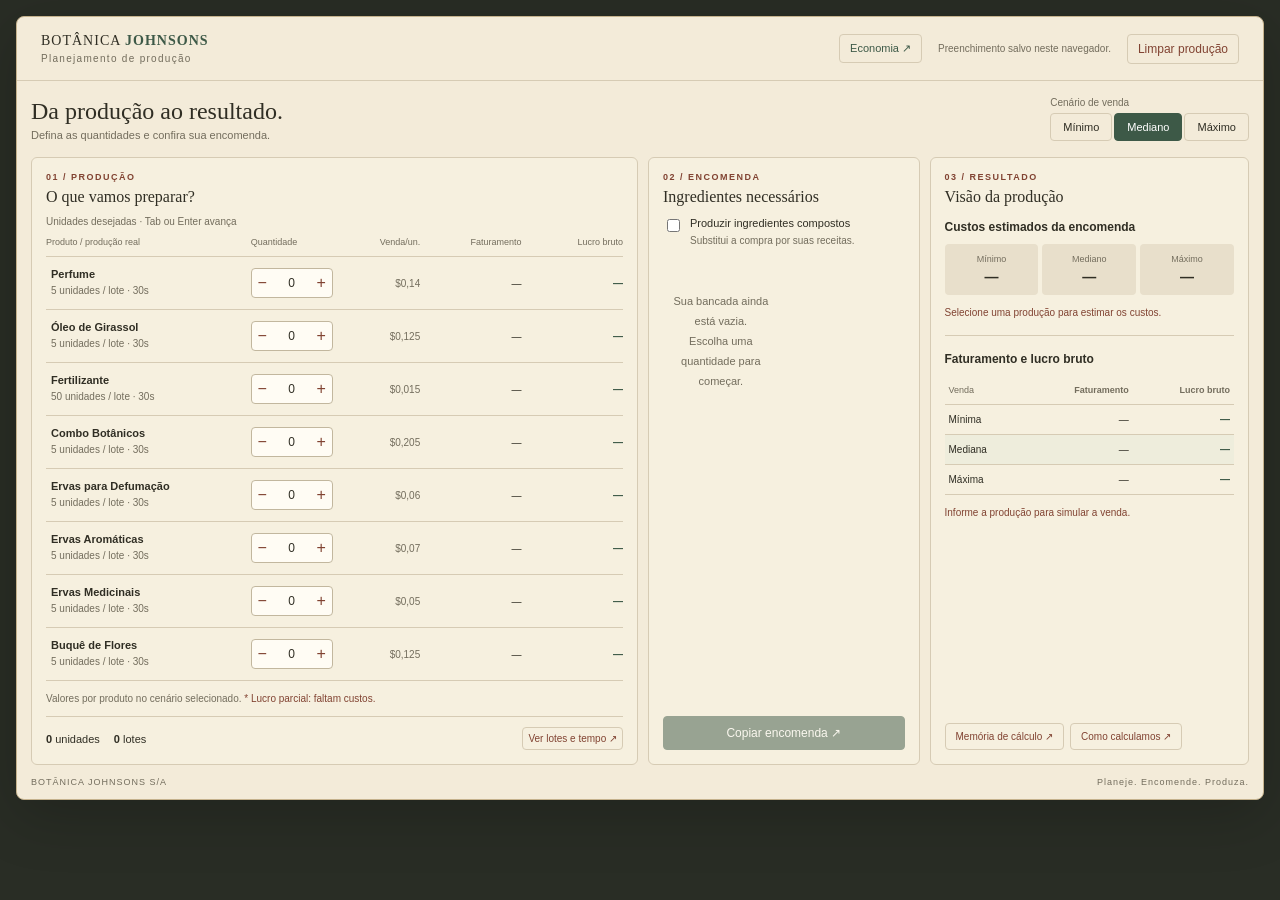
==== index.html @ 26fbb667 "Atualiza preços do condado, origens de coleta e custos de compra" ====
<!doctype html>
<html lang="pt-BR">
<head><meta charset="utf-8"><meta name="viewport" content="width=device-width,initial-scale=1"><title>Botânica Johnsons · Planejamento</title><link rel="stylesheet" href="style.css"></head>
<body>
<header><a class="brand" href="./">BOTÂNICA <strong>JOHNSONS</strong><span>Planejamento de produção</span></a><div class="header-actions"><a class="page-link" href="economia/">Economia ↗</a><span id="save-status"></span><button id="clear" class="text-button">Limpar produção</button></div></header>
<main>
<div class="toolbar"><div><h1>Da produção ao resultado.</h1><p>Defina as quantidades e confira sua encomenda.</p></div><fieldset class="scenario"><legend>Cenário de venda</legend><label><input type="radio" name="scenario" value="min"><span>Mínimo</span></label><label><input type="radio" name="scenario" value="median" checked><span>Mediano</span></label><label><input type="radio" name="scenario" value="max"><span>Máximo</span></label></fieldset></div>
<nav class="mobile-nav" aria-label="Painéis"><button type="button" data-panel="recipes" aria-pressed="true">Produção</button><button type="button" data-panel="shopping" aria-pressed="false">Encomenda</button><button type="button" data-panel="finance" aria-pressed="false">Resultado</button></nav>
<div class="workspace" data-panel="recipes">
<section class="panel recipes"><div class="panel-heading"><p class="eyebrow">01 / PRODUÇÃO</p><h2>O que vamos preparar?</h2></div><p class="hint" id="keyboard-hint">Unidades desejadas · Tab ou Enter avança</p><div class="product-columns" aria-hidden="true"><span>Produto / produção real</span><span>Quantidade</span><span>Venda/un.</span><span>Faturamento</span><span>Lucro bruto</span></div><div id="products"></div><p class="panel-note">Valores por produto no cenário selecionado. <span class="partial-key">* Lucro parcial: faltam custos.</span></p><div class="production-footer"><span><strong id="units">0</strong> unidades</span><span><strong id="batches">0</strong> lotes</span><button type="button" data-dialog="plan-dialog">Ver lotes e tempo ↗</button></div></section>
<section class="panel shopping"><div class="panel-heading"><p class="eyebrow">02 / ENCOMENDA</p><h2>Ingredientes necessários</h2></div><label class="toggle"><input type="checkbox" id="expand"><span>Produzir ingredientes compostos<small>Substitui a compra por suas receitas.</small></span></label><p id="gather-progress" role="status"></p><div id="ingredients"></div><div class="shopping-actions"><button id="copy" class="copy" disabled>Copiar encomenda ↗</button><p id="copy-status" role="status"></p></div></section>
<section class="panel finance"><div class="panel-heading"><p class="eyebrow">03 / RESULTADO</p><h2>Visão da produção</h2></div><section class="costs"><h3 id="cost-heading">Custos estimados da encomenda</h3><div class="cost-grid"><div><span>Mínimo</span><strong id="cost-min">—</strong></div><div><span>Mediano</span><strong id="cost-median">—</strong></div><div><span>Máximo</span><strong id="cost-max">—</strong></div></div><p id="cost-status" role="status"></p></section><section class="profit"><h3 id="profit-heading">Faturamento e lucro bruto</h3><table><thead><tr><th>Venda</th><th>Faturamento</th><th>Lucro bruto</th></tr></thead><tbody><tr><th scope="row">Mínima</th><td id="revenue-min">—</td><td id="profit-min">—</td></tr><tr class="median-row"><th scope="row">Mediana</th><td id="revenue-median">—</td><td id="profit-median">—</td></tr><tr><th scope="row">Máxima</th><td id="revenue-max">—</td><td id="profit-max">—</td></tr></tbody></table><p id="profit-status" role="status"></p></section><div class="finance-actions"><button type="button" data-dialog="memory-dialog">Memória de cálculo ↗</button><button type="button" data-dialog="help-dialog">Como calculamos ↗</button></div></section>
</div>
<footer><span>BOTÂNICA JOHNSONS S/A</span><span>Planeje. Encomende. Produza.</span></footer>
</main>
<dialog id="memory-dialog"><div class="dialog-heading"><h2>Memória de cálculo</h2><button type="button" data-close aria-label="Fechar memória de cálculo">Fechar ×</button></div><p>Preço unitário × quantidade = subtotal. Med = ponto médio da faixa. Totais arredondados após a soma.</p><div id="cost-memory"><div id="cost-memory-rows"></div><p id="cost-memory-total"></p></div></dialog>
<dialog id="plan-dialog"><div class="dialog-heading"><h2>Lotes e tempo de produção</h2><button type="button" data-close>Fechar ×</button></div><div id="details"></div><p>30 segundos por lote, incluindo ingredientes compostos produzidos.</p></dialog>
<dialog id="help-dialog"><div class="dialog-heading"><h2>Como calculamos</h2><button type="button" data-close>Fechar ×</button></div><p>Preços unitários da Gazeta Comercial e da atualização do condado. As plantas usam Fazenda Venda (compra dos insumos); Esterco usa Fazenda Coleta e Húmus usa Coleta. O mediano estimado é o ponto médio entre mínimo e máximo. Mel e Tomilho seguem sem cotação cadastrada e ficam fora dos custos.</p><p>O faturamento considera a venda de todas as unidades produzidas, inclusive excedentes. Ingredientes compostos consumidos na produção não geram receita.</p><p>Lucro bruto = faturamento menos ingredientes. Cenário mínimo: venda mínima − custo máximo. Mediano: venda mediana − custo mediano. Máximo: venda máxima − custo mínimo. Outras despesas não estão incluídas.</p><p>Quando faltam preços, o custo é parcial e o lucro fica superestimado. Marcar ingredientes como separados não desconta seu custo.</p><p>Os valores por produto simulam cada receita isoladamente. O resultado geral agrupa ingredientes compostos, podendo economizar lotes em relação à soma individual.</p></dialog>
<script src="county-prices.js"></script>
<script src="data.js"></script>
<script src="app.js"></script>
</body></html>
---- style.css ----
:root {
  --paper:#f3ebd9;
  --ink:#302e24;
  --muted:#736d5d;
  --line:#d6cbb4;
  --accent:#814332;
  --green:#3d5947;
  --serif:Georgia,serif}
* {
  box-sizing:border-box}
html {
  background:#292d25;
  padding:16px}
body {
  margin:0 auto;
  max-width:1800px;
  background:var(--paper);
  color:var(--ink);
  font-family:Arial,sans-serif;
  font-size:12px;
  border:1px solid #c5b28d;
  border-radius:8px;
  box-shadow:0 15px 60px #0003}
header {
  height:64px;
  padding:0 24px;
  display:flex;
  align-items:center;
  justify-content:space-between;
  border-bottom:1px solid var(--line)}
.brand {
  font-family:var(--serif);
  font-size:14px;
  letter-spacing:1px;
  color:var(--ink);
  text-decoration:none}
.brand strong {
  color:var(--green)}
.brand span {
  display:block;
  font:10px Arial,sans-serif;
  letter-spacing:1.3px;
  color:var(--muted);
  margin-top:4px}
.header-actions {
  display:flex;
  align-items:center;
  gap:16px}
.page-link {
  color:var(--green);
  font:inherit;
  font-size:11px;
  text-decoration:none;
  border:1px solid var(--line);
  border-radius:4px;
  padding:7px 10px;
  white-space:nowrap}
.page-link:hover {
  background:#e7dcc4}
#save-status {
  font-size:10px;
  color:var(--muted)}
button {
  font:inherit;
  cursor:pointer;
  color:var(--accent);
  border:1px solid var(--line);
  border-radius:4px;
  background:transparent;
  padding:7px 10px}
button:hover {
  background:#e7dcc4}
button:disabled {
  opacity:.5;
  cursor:default}
button:focus-visible,input:focus-visible,a:focus-visible {
  outline:2px solid var(--green);
  outline-offset:3px}
main {
  padding:0 20px}
.toolbar {
  display:flex;
  align-items:center;
  justify-content:space-between;
  gap:20px;
  padding:16px 0}
h1 {
  font:24px var(--serif);
  margin:0 0 4px}
.toolbar p {
  color:var(--muted);
  margin:0;
  font-size:11px}
.scenario {
  border:0;
  padding:0;
  display:flex;
  gap:2px;
  margin:0;
  flex-shrink:0}
.scenario legend {
  font-size:10px;
  color:var(--muted);
  padding:0 0 5px}
.scenario input {
  position:absolute;
  opacity:0;
  width:1px;
  height:1px}
.scenario span {
  display:block;
  border:1px solid var(--line);
  padding:7px 12px;
  cursor:pointer;
  border-radius:4px;
  font-size:11px}
.scenario input:checked+span {
  background:var(--green);
  border-color:var(--green);
  color:white}
.scenario input:focus-visible+span {
  outline:2px solid var(--accent);
  outline-offset:2px}
.workspace {
  display:grid;
  grid-template-columns:minmax(0,1.9fr) minmax(0,.85fr) minmax(0,1fr);
  gap:14px;
  align-items:stretch}
.panel {
  min-width:0;
  background:#fffaf044;
  border:1px solid var(--line);
  border-radius:6px;
  padding:14px;
  display:flex;
  flex-direction:column}
.panel-heading {
  margin-bottom:10px}
.eyebrow {
  font-size:9px;
  letter-spacing:1.5px;
  color:var(--accent);
  margin:0 0 6px;
  font-weight:bold}
h2 {
  font:18px var(--serif);
  margin:0}
.hint {
  color:var(--muted);
  font-size:10px;
  margin:0 0 10px}
.product-columns,.product {
  display:grid;
  grid-template-columns:minmax(130px,1.6fr) 96px minmax(55px,.65fr) minmax(65px,.8fr) minmax(65px,.8fr);
  gap:8px;
  align-items:center}
.product-columns {
  font-size:9px;
  color:var(--muted);
  padding:0 0 9px;
  border-bottom:1px solid var(--line)}
.product-columns span:nth-child(n+3) {
  text-align:right}
.product {
  min-height:53px;
  border-bottom:1px solid var(--line);
  padding:6px 0}
.product h3 {
  font-size:12px;
  margin:0 0 4px;
  font-weight:600}
.product small {
  display:block;
  color:var(--muted);
  font-size:10px;
  line-height:1.4}
.product.selected {
  background:#dfe6d455}
.product:focus-within {
  background:#e4ead9;
  box-shadow:inset 3px 0 var(--green)}
.product-info {
  min-width:0;
  padding-left:5px}
.stepper {
  display:flex;
  align-items:stretch;
  height:30px;
  border:1px solid #c2b79e;
  border-radius:4px;
  background:#fffcf4;
  overflow:hidden;
  min-width:0}
.stepper button {
  border:0;
  padding:0;
  width:21px;
  flex-shrink:0;
  border-radius:0;
  font-size:16px}
.stepper input {
  min-width:0;
  width:100%;
  border:0;
  background:transparent;
  text-align:center;
  color:var(--ink);
  font:12px Arial,sans-serif;
  appearance:textfield}
.stepper input::-webkit-inner-spin-button {
  appearance:none}
.row-money {
  text-align:right;
  font-size:11px;
  font-variant-numeric:tabular-nums;
  overflow-wrap:anywhere}
.row-profit {
  color:var(--green);
  font-weight:bold}
.negative {
  color:#9a342a!important}
.sale-value {
  color:var(--muted)}
.panel-note {
  font-size:10px;
  color:var(--muted);
  line-height:1.5;
  margin:10px 0}
.partial-key {
  color:var(--accent)}
.production-footer {
  display:flex;
  align-items:center;
  gap:14px;
  border-top:1px solid var(--line);
  padding-top:10px;
  margin-top:auto;
  font-size:11px}
.production-footer button {
  margin-left:auto;
  font-size:10px;
  padding:5px}
.toggle {
  display:flex;
  gap:7px;
  align-items:flex-start;
  font-size:11px;
  line-height:1.4;
  margin:0 0 8px}
.toggle small {
  display:block;
  color:var(--muted);
  font-size:10px;
  margin-top:3px}
input[type=checkbox] {
  accent-color:var(--green);
  flex-shrink:0}
#gather-progress {
  font-size:10px;
  color:var(--muted);
  margin:3px 0 9px}
#gather-progress:empty {
  display:none}
#ingredients {
  display:grid;
  gap:0;
  align-content:start}
.ingredient {
  display:flex;
  align-items:center;
  gap:6px;
  padding:5px 0;
  border-bottom:1px dotted var(--line);
  font-size:11px;
  cursor:pointer;
  line-height:1.25}
.ingredient input {
  margin:0;
  width:13px;
  height:13px}
.ingredient span {
  flex:1}
.ingredient strong {
  font-size:11px;
  color:var(--accent)}
.ingredient.gathered span {
  text-decoration:line-through;
  color:var(--muted)}
.ingredient:focus-within {
  outline:2px solid var(--green)}
.empty {
  padding:36px 8px;
  text-align:center;
  line-height:1.8;
  color:var(--muted);
  font-size:11px}
.shopping-actions {
  padding-top:12px;
  margin-top:auto}
.copy {
  width:100%;
  color:white;
  background:var(--green);
  border-color:var(--green);
  padding:9px}
.copy:hover:not(:disabled) {
  background:#2d4435}
#copy-status {
  font-size:10px;
  margin:6px 0 0}
#copy-status:empty {
  display:none}
.costs h3,.profit h3 {
  font-size:12px;
  margin:4px 0 10px}
.cost-grid {
  display:grid;
  grid-template-columns:repeat(3,minmax(0,1fr));
  gap:4px}
.cost-grid>div {
  background:#e8dfcb;
  padding:10px 3px;
  text-align:center;
  border-radius:4px}
.cost-grid span {
  display:block;
  color:var(--muted);
  font-size:9px;
  margin-bottom:5px}
.cost-grid strong {
  font-size:14px;
  overflow-wrap:anywhere;
  font-variant-numeric:tabular-nums}
#cost-status {
  font-size:10px;
  line-height:1.6;
  color:var(--accent);
  margin:10px 0 14px}
.profit {
  border-top:1px solid var(--line);
  padding-top:12px}
.profit table {
  width:100%;
  border-collapse:collapse;
  font-size:11px;
  font-variant-numeric:tabular-nums}
.profit th,.profit td {
  padding:9px 4px;
  border-bottom:1px solid var(--line);
  text-align:right;
  overflow-wrap:anywhere}
.profit th:first-child {
  text-align:left;
  font-weight:normal}
.profit thead th {
  font-size:9px;
  color:var(--muted)}
.profit td:last-child {
  font-weight:bold;
  color:var(--green)}
.median-row {
  background:#dfe6d455}
#profit-status {
  font-size:10px;
  line-height:1.6;
  color:var(--accent)}
.finance-actions {
  display:flex;
  flex-wrap:wrap;
  gap:6px;
  margin-top:auto;
  padding-top:10px}
.finance-actions button {
  font-size:10px}
footer {
  display:flex;
  justify-content:space-between;
  color:var(--muted);
  font-size:9px;
  letter-spacing:1px;
  padding:12px 0}
.mobile-nav {
  display:none}
dialog {
  width:min(620px,calc(100% - 32px));
  max-height:80dvh;
  overflow:auto;
  border:1px solid var(--line);
  border-radius:8px;
  background:var(--paper);
  color:var(--ink);
  padding:22px;
  font-size:12px;
  line-height:1.7;
  box-shadow:0 20px 90px #0005}
dialog::backdrop {
  background:#18221899}
.dialog-heading {
  display:flex;
  justify-content:space-between;
  align-items:center;
  gap:15px}
.cost-memory-row {
  padding:9px 0;
  border-bottom:1px dotted var(--line)}
.cost-memory-row strong {
  display:block}
.production-list {
  display:grid;
  gap:6px}
.details h3 {
  font-size:13px}
#cost-memory-total {
  white-space:pre-line}

@media(min-width:1100px) and (max-height:800px) {
  html {
  padding:8px}
header {
  height:52px}
.toolbar {
  padding:12px 0}
.panel {
  padding:11px}
.product {
  min-height:48px}
.ingredient {
  padding:4px 0}
.panel-heading {
  margin-bottom:8px}
.panel-note {
  margin:6px 0}
footer {
  padding:9px 0}
}

@media(min-width:1100px) and (max-width:1430px) {
  .workspace {
  grid-template-columns:minmax(0,1.9fr) minmax(0,.85fr) minmax(0,1fr);
  gap:10px}
main {
  padding:0 14px}
.product-columns,.product {
  grid-template-columns:minmax(110px,1.45fr) 82px minmax(48px,.6fr) minmax(57px,.7fr) minmax(57px,.7fr);
  gap:5px}
.product h3 {
  font-size:11px}
.row-money {
  font-size:10px}
h2 {
  font-size:16px}
.profit table {
  font-size:10px}
}

@media(max-width:1099px) {
  html {
  padding:8px}
header {
  padding:0 14px;
  height:56px}
main {
  padding:0 12px}
#save-status {
  display:none}
.toolbar {
  padding:12px 0}
h1 {
  font-size:20px}
.toolbar p {
  display:none}
.workspace {
  display:block}
.mobile-nav {
  display:flex;
  gap:6px;
  margin:0 0 10px}
.mobile-nav button {
  flex:1}
.mobile-nav [aria-pressed=true] {
  background:var(--green);
  color:white;
  border-color:var(--green)}
.workspace>.panel {
  display:none}
.workspace[data-panel=recipes]>.recipes,.workspace[data-panel=shopping]>.shopping,.workspace[data-panel=finance]>.finance {
  display:flex}
.panel {
  min-height:500px}
.shopping #ingredients {
  grid-template-columns:repeat(2,minmax(0,1fr));
  column-gap:16px}
.finance {
  max-width:650px;
  margin:auto}
.toolbar {
  gap:8px}
.scenario span {
  padding:6px 8px}
.product {
  min-height:48px}
}

@media(max-width:600px) {
  html {
  padding:0}
body {
  border:0;
  border-radius:0}
header {
  height:50px}
.brand {
  font-size:11px}
.brand span {
  font-size:9px}
.text-button {
  font-size:10px;
  padding:6px}
.header-actions {gap:7px}
.header-actions .page-link {font-size:10px;padding:6px}
.toolbar {
  align-items:flex-start}
h1 {
  font-size:17px;
  max-width:150px;
  line-height:1.3}
.scenario span {
  font-size:10px;
  padding:6px}
.scenario legend {
  font-size:9px}
.mobile-nav {
  margin-bottom:8px}
.mobile-nav button {
  padding:7px;
  font-size:11px}
.panel {
  padding:10px;
  min-height:0}
.panel-heading {
  margin-bottom:8px}
.hint {
  font-size:9px;
  margin-bottom:8px}
.product-columns,.product {
  grid-template-columns:minmax(88px,1.3fr) 67px repeat(3,minmax(38px,.6fr));
  gap:3px}
.product-columns {
  font-size:8px}
.product {
  min-height:51px}
.product h3 {
  font-size:10px}
.product small {
  font-size:8px}
.row-money {
  font-size:9px}
.stepper {
  height:29px}
.stepper button {
  width:16px}
.stepper input {
  font-size:11px}
.product-info {
  padding-left:3px}
h2 {
  font-size:17px}
.panel-note {
  font-size:9px}
.production-footer {
  font-size:10px;
  gap:8px}
.production-footer button {
  font-size:9px}
.shopping #ingredients {
  grid-template-columns:repeat(2,minmax(0,1fr));
  gap:0 10px}
.ingredient {
  font-size:10px;
  padding:6px 0}
.profit {
  margin-top:12px}
.finance-actions {
  margin-top:10px}
footer {
  font-size:8px;
  letter-spacing:.3px;
  padding:10px 0}
.panel-note {
  line-height:1.3}
.toolbar h1 {
  margin:0}
.cost-grid strong {
  font-size:18px}
}

@media(min-width:1100px) {
  #ingredients {
  grid-template-columns:repeat(2,minmax(0,1fr));
  column-gap:10px}
.ingredient {
  font-size:10px;
  min-height:28px}
.ingredient span {
  overflow-wrap:anywhere}
.ingredient strong {
  font-size:10px}
.ingredient input {
  width:12px;
  height:12px}
}
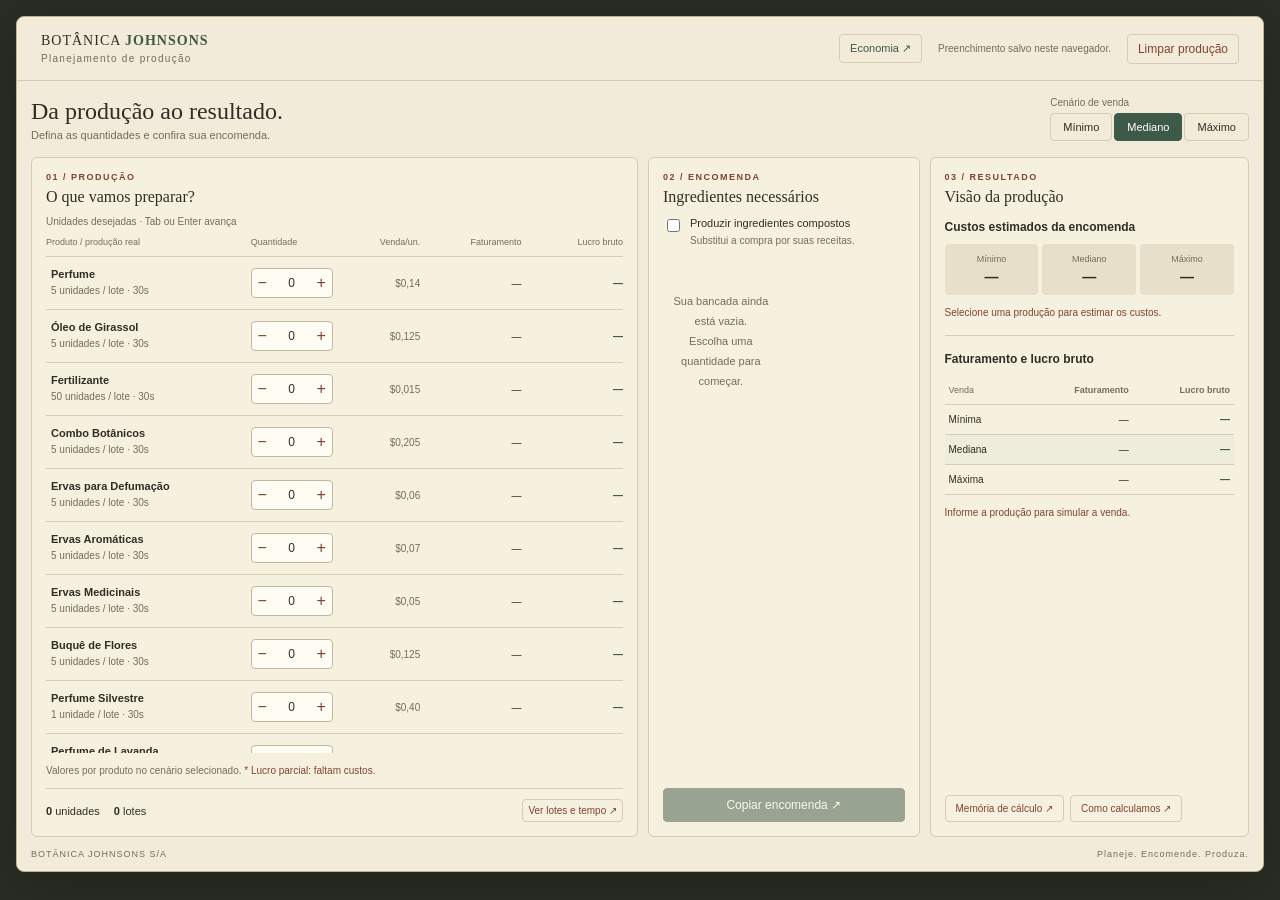
==== commit 017f7721: "Adiciona as receitas do livro da Botica e rolagem da lista de produtos Entram Perfume Silvestre, Per" ====
--- a/index.html
+++ b/index.html
@@ -14,8 +14,8 @@
 <footer><span>BOTÂNICA JOHNSONS S/A</span><span>Planeje. Encomende. Produza.</span></footer>
 </main>
 <dialog id="memory-dialog"><div class="dialog-heading"><h2>Memória de cálculo</h2><button type="button" data-close aria-label="Fechar memória de cálculo">Fechar ×</button></div><p>Preço unitário × quantidade = subtotal. Med = ponto médio da faixa. Totais arredondados após a soma.</p><div id="cost-memory"><div id="cost-memory-rows"></div><p id="cost-memory-total"></p></div></dialog>
-<dialog id="plan-dialog"><div class="dialog-heading"><h2>Lotes e tempo de produção</h2><button type="button" data-close>Fechar ×</button></div><div id="details"></div><p>30 segundos por lote, incluindo ingredientes compostos produzidos.</p></dialog>
-<dialog id="help-dialog"><div class="dialog-heading"><h2>Como calculamos</h2><button type="button" data-close>Fechar ×</button></div><p>Preços unitários da Gazeta Comercial e da atualização do condado. As plantas usam Fazenda Venda (compra dos insumos); Esterco usa Fazenda Coleta e Húmus usa Coleta. O mediano estimado é o ponto médio entre mínimo e máximo. Mel e Tomilho seguem sem cotação cadastrada e ficam fora dos custos.</p><p>O faturamento considera a venda de todas as unidades produzidas, inclusive excedentes. Ingredientes compostos consumidos na produção não geram receita.</p><p>Lucro bruto = faturamento menos ingredientes. Cenário mínimo: venda mínima − custo máximo. Mediano: venda mediana − custo mediano. Máximo: venda máxima − custo mínimo. Outras despesas não estão incluídas.</p><p>Quando faltam preços, o custo é parcial e o lucro fica superestimado. Marcar ingredientes como separados não desconta seu custo.</p><p>Os valores por produto simulam cada receita isoladamente. O resultado geral agrupa ingredientes compostos, podendo economizar lotes em relação à soma individual.</p></dialog>
+<dialog id="plan-dialog"><div class="dialog-heading"><h2>Lotes e tempo de produção</h2><button type="button" data-close>Fechar ×</button></div><div id="details"></div><p>Tempo de cada receita por lote (30 segundos; Minhocário, 45 segundos), incluindo ingredientes compostos produzidos.</p></dialog>
+<dialog id="help-dialog"><div class="dialog-heading"><h2>Como calculamos</h2><button type="button" data-close>Fechar ×</button></div><p>Preços unitários da Gazeta Comercial e da atualização do condado. As plantas usam Fazenda Venda (compra dos insumos); Esterco usa Fazenda Coleta e Húmus usa Coleta. O mediano estimado é o ponto médio entre mínimo e máximo. Desde a Gazeta XLII, Mel e Tomilho têm cotação: Mel pela Gazeta e Tomilho por Coleta.</p><p>O faturamento considera a venda de todas as unidades produzidas, inclusive excedentes. Ingredientes compostos consumidos na produção não geram receita.</p><p>Lucro bruto = faturamento menos ingredientes. Cenário mínimo: venda mínima − custo máximo. Mediano: venda mediana − custo mediano. Máximo: venda máxima − custo mínimo. Outras despesas não estão incluídas.</p><p>Quando faltam preços, o custo é parcial e o lucro fica superestimado. Marcar ingredientes como separados não desconta seu custo.</p><p>Os valores por produto simulam cada receita isoladamente. O resultado geral agrupa ingredientes compostos, podendo economizar lotes em relação à soma individual.</p></dialog>
 <script src="county-prices.js"></script>
 <script src="data.js"></script>
 <script src="app.js"></script>
--- a/style.css
+++ b/style.css
@@ -609,3 +609,16 @@
   width:12px;
   height:12px}
 }
+
+/* With sixteen recipes the product list scrolls inside its panel, keeping the page on one screen. */
+#products {
+  overflow-y:auto;
+  max-height:max(220px,calc(100dvh - 404px))}
+@media(min-width:1100px) and (max-height:800px) {
+#products {
+  max-height:max(220px,calc(100dvh - 344px))}
+}
+@media(max-width:1099px) {
+#products {
+  max-height:max(220px,calc(100dvh - 360px))}
+}
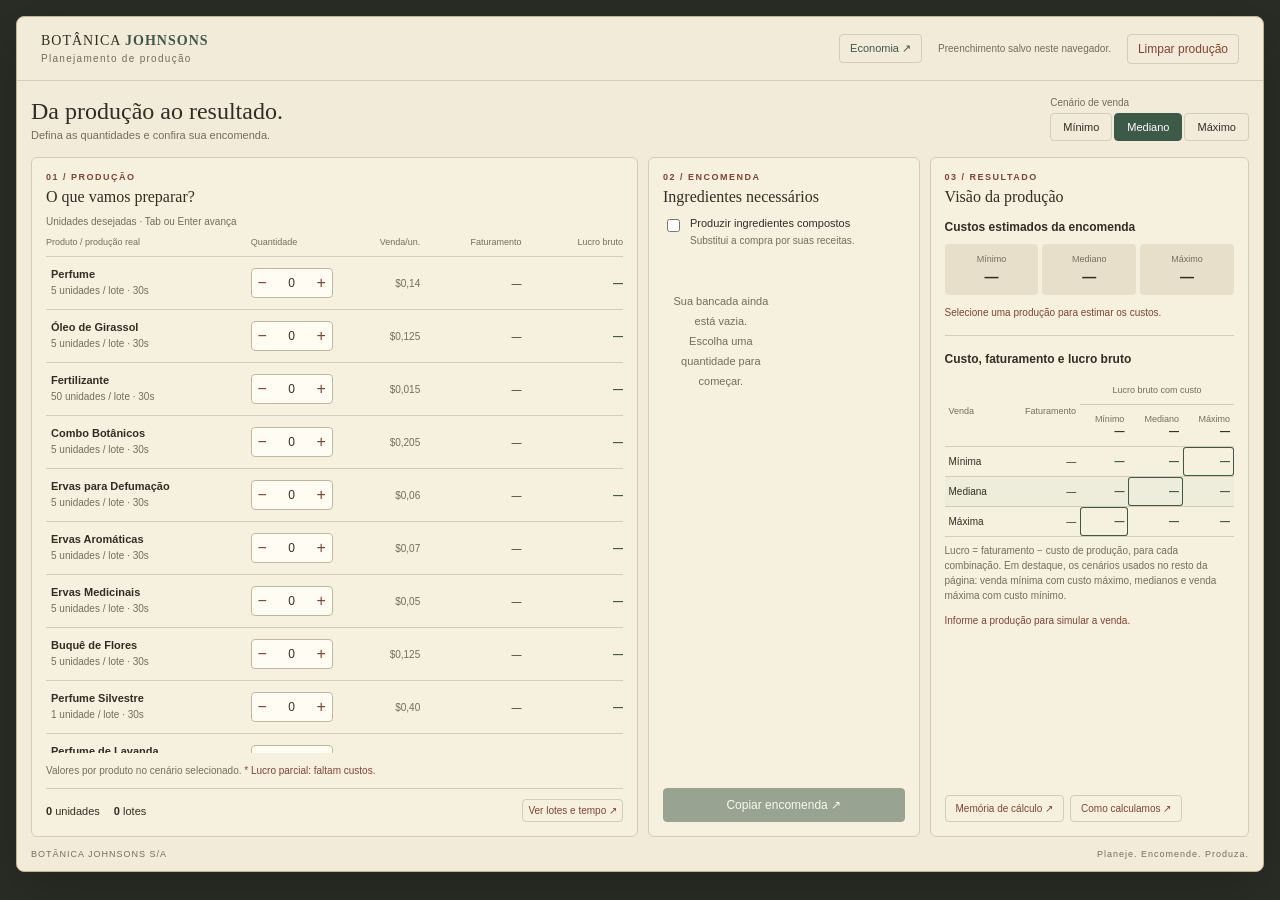
==== commit 54e4a3ad: "Cruza cenários de venda e de custo no quadro de lucro bruto O quadro de resultado passa a mostrar o " ====
--- a/index.html
+++ b/index.html
@@ -9,7 +9,7 @@
 <div class="workspace" data-panel="recipes">
 <section class="panel recipes"><div class="panel-heading"><p class="eyebrow">01 / PRODUÇÃO</p><h2>O que vamos preparar?</h2></div><p class="hint" id="keyboard-hint">Unidades desejadas · Tab ou Enter avança</p><div class="product-columns" aria-hidden="true"><span>Produto / produção real</span><span>Quantidade</span><span>Venda/un.</span><span>Faturamento</span><span>Lucro bruto</span></div><div id="products"></div><p class="panel-note">Valores por produto no cenário selecionado. <span class="partial-key">* Lucro parcial: faltam custos.</span></p><div class="production-footer"><span><strong id="units">0</strong> unidades</span><span><strong id="batches">0</strong> lotes</span><button type="button" data-dialog="plan-dialog">Ver lotes e tempo ↗</button></div></section>
 <section class="panel shopping"><div class="panel-heading"><p class="eyebrow">02 / ENCOMENDA</p><h2>Ingredientes necessários</h2></div><label class="toggle"><input type="checkbox" id="expand"><span>Produzir ingredientes compostos<small>Substitui a compra por suas receitas.</small></span></label><p id="gather-progress" role="status"></p><div id="ingredients"></div><div class="shopping-actions"><button id="copy" class="copy" disabled>Copiar encomenda ↗</button><p id="copy-status" role="status"></p></div></section>
-<section class="panel finance"><div class="panel-heading"><p class="eyebrow">03 / RESULTADO</p><h2>Visão da produção</h2></div><section class="costs"><h3 id="cost-heading">Custos estimados da encomenda</h3><div class="cost-grid"><div><span>Mínimo</span><strong id="cost-min">—</strong></div><div><span>Mediano</span><strong id="cost-median">—</strong></div><div><span>Máximo</span><strong id="cost-max">—</strong></div></div><p id="cost-status" role="status"></p></section><section class="profit"><h3 id="profit-heading">Faturamento e lucro bruto</h3><table><thead><tr><th>Venda</th><th>Faturamento</th><th>Lucro bruto</th></tr></thead><tbody><tr><th scope="row">Mínima</th><td id="revenue-min">—</td><td id="profit-min">—</td></tr><tr class="median-row"><th scope="row">Mediana</th><td id="revenue-median">—</td><td id="profit-median">—</td></tr><tr><th scope="row">Máxima</th><td id="revenue-max">—</td><td id="profit-max">—</td></tr></tbody></table><p id="profit-status" role="status"></p></section><div class="finance-actions"><button type="button" data-dialog="memory-dialog">Memória de cálculo ↗</button><button type="button" data-dialog="help-dialog">Como calculamos ↗</button></div></section>
+<section class="panel finance"><div class="panel-heading"><p class="eyebrow">03 / RESULTADO</p><h2>Visão da produção</h2></div><section class="costs"><h3 id="cost-heading">Custos estimados da encomenda</h3><div class="cost-grid"><div><span>Mínimo</span><strong id="cost-min">—</strong></div><div><span>Mediano</span><strong id="cost-median">—</strong></div><div><span>Máximo</span><strong id="cost-max">—</strong></div></div><p id="cost-status" role="status"></p></section><section class="profit"><h3 id="profit-heading">Custo, faturamento e lucro bruto</h3><table aria-describedby="profit-legend"><thead><tr><th scope="col" rowspan="2">Venda</th><th scope="col" rowspan="2">Faturamento</th><th scope="colgroup" colspan="3">Lucro bruto com custo</th></tr><tr><th scope="col">Mínimo<span id="cost-head-min">—</span></th><th scope="col">Mediano<span id="cost-head-median">—</span></th><th scope="col">Máximo<span id="cost-head-max">—</span></th></tr></thead><tbody><tr><th scope="row">Mínima</th><td id="revenue-min">—</td><td id="profit-min-min">—</td><td id="profit-min-median">—</td><td id="profit-min-max" class="paired">—</td></tr><tr class="median-row"><th scope="row">Mediana</th><td id="revenue-median">—</td><td id="profit-median-min">—</td><td id="profit-median-median" class="paired">—</td><td id="profit-median-max">—</td></tr><tr><th scope="row">Máxima</th><td id="revenue-max">—</td><td id="profit-max-min" class="paired">—</td><td id="profit-max-median">—</td><td id="profit-max-max">—</td></tr></tbody></table><p id="profit-legend" class="profit-legend">Lucro = faturamento − custo de produção, para cada combinação. Em destaque, os cenários usados no resto da página: venda mínima com custo máximo, medianos e venda máxima com custo mínimo.</p><p id="profit-status" role="status"></p></section><div class="finance-actions"><button type="button" data-dialog="memory-dialog">Memória de cálculo ↗</button><button type="button" data-dialog="help-dialog">Como calculamos ↗</button></div></section>
 </div>
 <footer><span>BOTÂNICA JOHNSONS S/A</span><span>Planeje. Encomende. Produza.</span></footer>
 </main>
--- a/style.css
+++ b/style.css
@@ -355,9 +355,30 @@
 .profit thead th {
   font-size:9px;
   color:var(--muted)}
-.profit td:last-child {
+.profit td[id^="profit-"] {
   font-weight:bold;
   color:var(--green)}
+.profit thead th {
+  font-weight:normal}
+.profit thead tr+tr th:first-child {
+  text-align:right}
+.profit thead th span {
+  display:block;
+  margin-top:2px;
+  color:var(--ink);
+  font-size:10px;
+  font-weight:bold}
+.profit th[colspan] {
+  text-align:center;
+  border-bottom:1px solid var(--line)}
+.profit td.paired {
+  box-shadow:inset 0 0 0 1px var(--green);
+  border-radius:3px}
+.profit-legend {
+  font-size:10px;
+  line-height:1.5;
+  color:var(--muted);
+  margin:6px 0 0}
 .median-row {
   background:#dfe6d455}
 #profit-status {
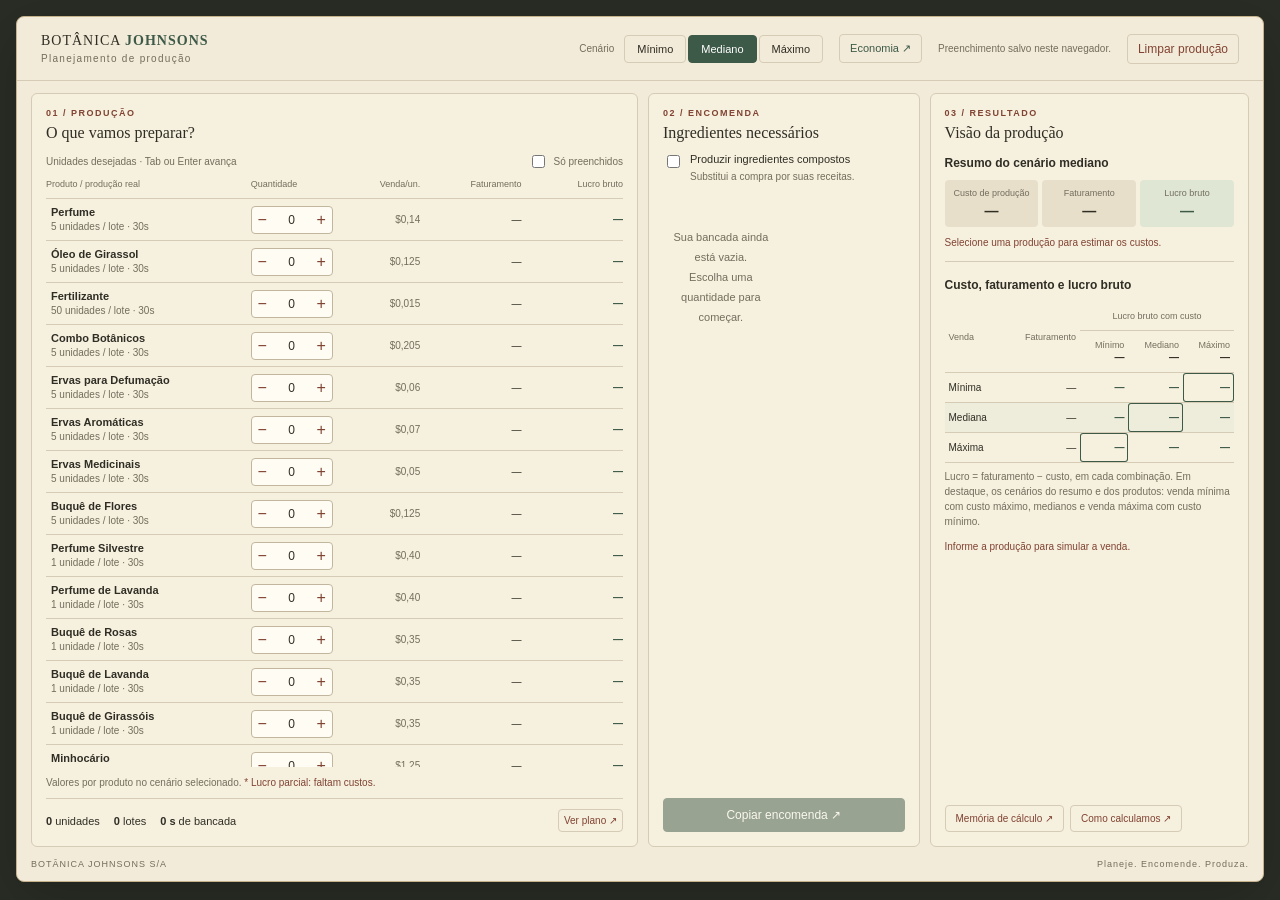
==== commit 9b376451: "Compacta e organiza a interface do planejamento e da economia Planejamento: cenário no cabeçalho, li" ====
--- a/index.html
+++ b/index.html
@@ -2,14 +2,14 @@
 <html lang="pt-BR">
 <head><meta charset="utf-8"><meta name="viewport" content="width=device-width,initial-scale=1"><title>Botânica Johnsons · Planejamento</title><link rel="stylesheet" href="style.css"></head>
 <body>
-<header><a class="brand" href="./">BOTÂNICA <strong>JOHNSONS</strong><span>Planejamento de produção</span></a><div class="header-actions"><a class="page-link" href="economia/">Economia ↗</a><span id="save-status"></span><button id="clear" class="text-button">Limpar produção</button></div></header>
+<header><a class="brand" href="./">BOTÂNICA <strong>JOHNSONS</strong><span>Planejamento de produção</span></a><fieldset class="scenario"><legend>Cenário</legend><label><input type="radio" name="scenario" value="min"><span>Mínimo</span></label><label><input type="radio" name="scenario" value="median" checked><span>Mediano</span></label><label><input type="radio" name="scenario" value="max"><span>Máximo</span></label></fieldset><div class="header-actions"><a class="page-link" href="economia/">Economia ↗</a><span id="save-status"></span><button id="clear" class="text-button">Limpar produção</button></div></header>
 <main>
-<div class="toolbar"><div><h1>Da produção ao resultado.</h1><p>Defina as quantidades e confira sua encomenda.</p></div><fieldset class="scenario"><legend>Cenário de venda</legend><label><input type="radio" name="scenario" value="min"><span>Mínimo</span></label><label><input type="radio" name="scenario" value="median" checked><span>Mediano</span></label><label><input type="radio" name="scenario" value="max"><span>Máximo</span></label></fieldset></div>
+<h1 class="visually-hidden">Planejamento de produção: da produção ao resultado</h1>
 <nav class="mobile-nav" aria-label="Painéis"><button type="button" data-panel="recipes" aria-pressed="true">Produção</button><button type="button" data-panel="shopping" aria-pressed="false">Encomenda</button><button type="button" data-panel="finance" aria-pressed="false">Resultado</button></nav>
 <div class="workspace" data-panel="recipes">
-<section class="panel recipes"><div class="panel-heading"><p class="eyebrow">01 / PRODUÇÃO</p><h2>O que vamos preparar?</h2></div><p class="hint" id="keyboard-hint">Unidades desejadas · Tab ou Enter avança</p><div class="product-columns" aria-hidden="true"><span>Produto / produção real</span><span>Quantidade</span><span>Venda/un.</span><span>Faturamento</span><span>Lucro bruto</span></div><div id="products"></div><p class="panel-note">Valores por produto no cenário selecionado. <span class="partial-key">* Lucro parcial: faltam custos.</span></p><div class="production-footer"><span><strong id="units">0</strong> unidades</span><span><strong id="batches">0</strong> lotes</span><button type="button" data-dialog="plan-dialog">Ver lotes e tempo ↗</button></div></section>
+<section class="panel recipes"><div class="panel-heading"><p class="eyebrow">01 / PRODUÇÃO</p><h2>O que vamos preparar?</h2></div><div class="list-tools"><p class="hint" id="keyboard-hint">Unidades desejadas · Tab ou Enter avança</p><label class="filled-filter"><input type="checkbox" id="only-filled"> Só preenchidos</label></div><div class="product-columns" aria-hidden="true"><span>Produto / produção real</span><span>Quantidade</span><span>Venda/un.</span><span>Faturamento</span><span>Lucro bruto</span></div><div id="products"></div><p id="filled-empty" class="filled-empty" hidden>Nenhum produto preenchido. Desmarque “Só preenchidos” para ver todos.</p><p class="panel-note">Valores por produto no cenário selecionado. <span class="partial-key">* Lucro parcial: faltam custos.</span></p><div class="production-footer"><span><strong id="units">0</strong> unidades</span><span><strong id="batches">0</strong> lotes</span><span><strong id="duration">0 s</strong> de bancada</span><button type="button" data-dialog="plan-dialog">Ver plano ↗</button></div></section>
 <section class="panel shopping"><div class="panel-heading"><p class="eyebrow">02 / ENCOMENDA</p><h2>Ingredientes necessários</h2></div><label class="toggle"><input type="checkbox" id="expand"><span>Produzir ingredientes compostos<small>Substitui a compra por suas receitas.</small></span></label><p id="gather-progress" role="status"></p><div id="ingredients"></div><div class="shopping-actions"><button id="copy" class="copy" disabled>Copiar encomenda ↗</button><p id="copy-status" role="status"></p></div></section>
-<section class="panel finance"><div class="panel-heading"><p class="eyebrow">03 / RESULTADO</p><h2>Visão da produção</h2></div><section class="costs"><h3 id="cost-heading">Custos estimados da encomenda</h3><div class="cost-grid"><div><span>Mínimo</span><strong id="cost-min">—</strong></div><div><span>Mediano</span><strong id="cost-median">—</strong></div><div><span>Máximo</span><strong id="cost-max">—</strong></div></div><p id="cost-status" role="status"></p></section><section class="profit"><h3 id="profit-heading">Custo, faturamento e lucro bruto</h3><table aria-describedby="profit-legend"><thead><tr><th scope="col" rowspan="2">Venda</th><th scope="col" rowspan="2">Faturamento</th><th scope="colgroup" colspan="3">Lucro bruto com custo</th></tr><tr><th scope="col">Mínimo<span id="cost-head-min">—</span></th><th scope="col">Mediano<span id="cost-head-median">—</span></th><th scope="col">Máximo<span id="cost-head-max">—</span></th></tr></thead><tbody><tr><th scope="row">Mínima</th><td id="revenue-min">—</td><td id="profit-min-min">—</td><td id="profit-min-median">—</td><td id="profit-min-max" class="paired">—</td></tr><tr class="median-row"><th scope="row">Mediana</th><td id="revenue-median">—</td><td id="profit-median-min">—</td><td id="profit-median-median" class="paired">—</td><td id="profit-median-max">—</td></tr><tr><th scope="row">Máxima</th><td id="revenue-max">—</td><td id="profit-max-min" class="paired">—</td><td id="profit-max-median">—</td><td id="profit-max-max">—</td></tr></tbody></table><p id="profit-legend" class="profit-legend">Lucro = faturamento − custo de produção, para cada combinação. Em destaque, os cenários usados no resto da página: venda mínima com custo máximo, medianos e venda máxima com custo mínimo.</p><p id="profit-status" role="status"></p></section><div class="finance-actions"><button type="button" data-dialog="memory-dialog">Memória de cálculo ↗</button><button type="button" data-dialog="help-dialog">Como calculamos ↗</button></div></section>
+<section class="panel finance"><div class="panel-heading"><p class="eyebrow">03 / RESULTADO</p><h2>Visão da produção</h2></div><section class="costs"><h3 id="cost-heading">Resumo do cenário mediano</h3><div class="cost-grid"><div><span>Custo de produção</span><strong id="summary-cost">—</strong></div><div><span>Faturamento</span><strong id="summary-revenue">—</strong></div><div class="summary-profit"><span>Lucro bruto</span><strong id="summary-profit">—</strong></div></div><p id="cost-status" role="status"></p></section><section class="profit"><h3 id="profit-heading">Custo, faturamento e lucro bruto</h3><table aria-describedby="profit-legend"><thead><tr><th scope="col" rowspan="2">Venda</th><th scope="col" rowspan="2">Faturamento</th><th scope="colgroup" colspan="3">Lucro bruto com custo</th></tr><tr><th scope="col">Mínimo<span id="cost-head-min">—</span></th><th scope="col">Mediano<span id="cost-head-median">—</span></th><th scope="col">Máximo<span id="cost-head-max">—</span></th></tr></thead><tbody><tr><th scope="row">Mínima</th><td id="revenue-min">—</td><td id="profit-min-min">—</td><td id="profit-min-median">—</td><td id="profit-min-max" class="paired">—</td></tr><tr class="median-row"><th scope="row">Mediana</th><td id="revenue-median">—</td><td id="profit-median-min">—</td><td id="profit-median-median" class="paired">—</td><td id="profit-median-max">—</td></tr><tr><th scope="row">Máxima</th><td id="revenue-max">—</td><td id="profit-max-min" class="paired">—</td><td id="profit-max-median">—</td><td id="profit-max-max">—</td></tr></tbody></table><p id="profit-legend" class="profit-legend">Lucro = faturamento − custo, em cada combinação. Em destaque, os cenários do resumo e dos produtos: venda mínima com custo máximo, medianos e venda máxima com custo mínimo.</p><p id="profit-status" role="status"></p></section><div class="finance-actions"><button type="button" data-dialog="memory-dialog">Memória de cálculo ↗</button><button type="button" data-dialog="help-dialog">Como calculamos ↗</button></div></section>
 </div>
 <footer><span>BOTÂNICA JOHNSONS S/A</span><span>Planeje. Encomende. Produza.</span></footer>
 </main>
--- a/style.css
+++ b/style.css
@@ -634,12 +634,113 @@
 /* With sixteen recipes the product list scrolls inside its panel, keeping the page on one screen. */
 #products {
   overflow-y:auto;
-  max-height:max(220px,calc(100dvh - 404px))}
+  max-height:max(220px,calc(100dvh - 332px))}
 @media(min-width:1100px) and (max-height:800px) {
 #products {
-  max-height:max(220px,calc(100dvh - 344px))}
+  max-height:max(220px,calc(100dvh - 291px))}
 }
 @media(max-width:1099px) {
 #products {
-  max-height:max(220px,calc(100dvh - 360px))}
-}
+  max-height:max(220px,calc(100dvh - 350px))}
+}
+@media(max-width:600px) {
+#products {
+  max-height:max(220px,calc(100dvh - 327px))}
+}
+
+/* Compact layout: the scenario selector lives in the header, rows are shorter,
+   and the result panel leads with the selected scenario's summary. */
+.visually-hidden {
+  position:absolute!important;
+  width:1px;
+  height:1px;
+  padding:0;
+  margin:-1px;
+  overflow:hidden;
+  clip-path:inset(50%);
+  white-space:nowrap;
+  border:0}
+header {
+  gap:16px}
+header .scenario {
+  margin-left:auto;
+  align-items:center}
+header .scenario legend {
+  float:left;
+  padding:0 8px 0 0;
+  font-size:10px}
+main {
+  padding-top:12px}
+.list-tools {
+  display:flex;
+  align-items:center;
+  justify-content:space-between;
+  gap:8px;
+  margin:0 0 8px}
+.list-tools .hint {
+  margin:0}
+.filled-filter {
+  display:flex;
+  align-items:center;
+  gap:5px;
+  font-size:10px;
+  color:var(--muted);
+  cursor:pointer;
+  white-space:nowrap}
+.only-filled .product:not(.selected) {
+  display:none}
+.filled-empty {
+  font-size:11px;
+  color:var(--muted);
+  text-align:center;
+  padding:24px 8px;
+  margin:0}
+.product,
+.product {
+  min-height:42px;
+  padding:4px 0}
+.product h3 {
+  margin-bottom:2px}
+.stepper {
+  height:28px}
+.panel-note {
+  margin:8px 0}
+.production-footer strong {
+  font-variant-numeric:tabular-nums}
+.cost-grid>div {
+  padding:8px 3px}
+.cost-grid .summary-profit {
+  background:#dfe6d4}
+.cost-grid .summary-profit strong {
+  color:var(--green)}
+#cost-status {
+  margin:8px 0 10px}
+@media(min-width:1100px) and (max-height:800px) {
+.product {
+  min-height:38px;
+  padding:3px 0}
+}
+@media(max-width:1099px) {
+header {
+  height:auto;
+  min-height:56px;
+  flex-wrap:wrap;
+  padding-top:8px;
+  padding-bottom:8px}
+main {
+  padding-top:10px}
+}
+@media(max-width:600px) {
+header {
+  gap:8px 10px}
+header .scenario {
+  order:3;
+  width:100%;
+  margin-left:0}
+header .scenario label {
+  flex:1}
+header .scenario span {
+  text-align:center}
+.product {
+  min-height:44px}
+}
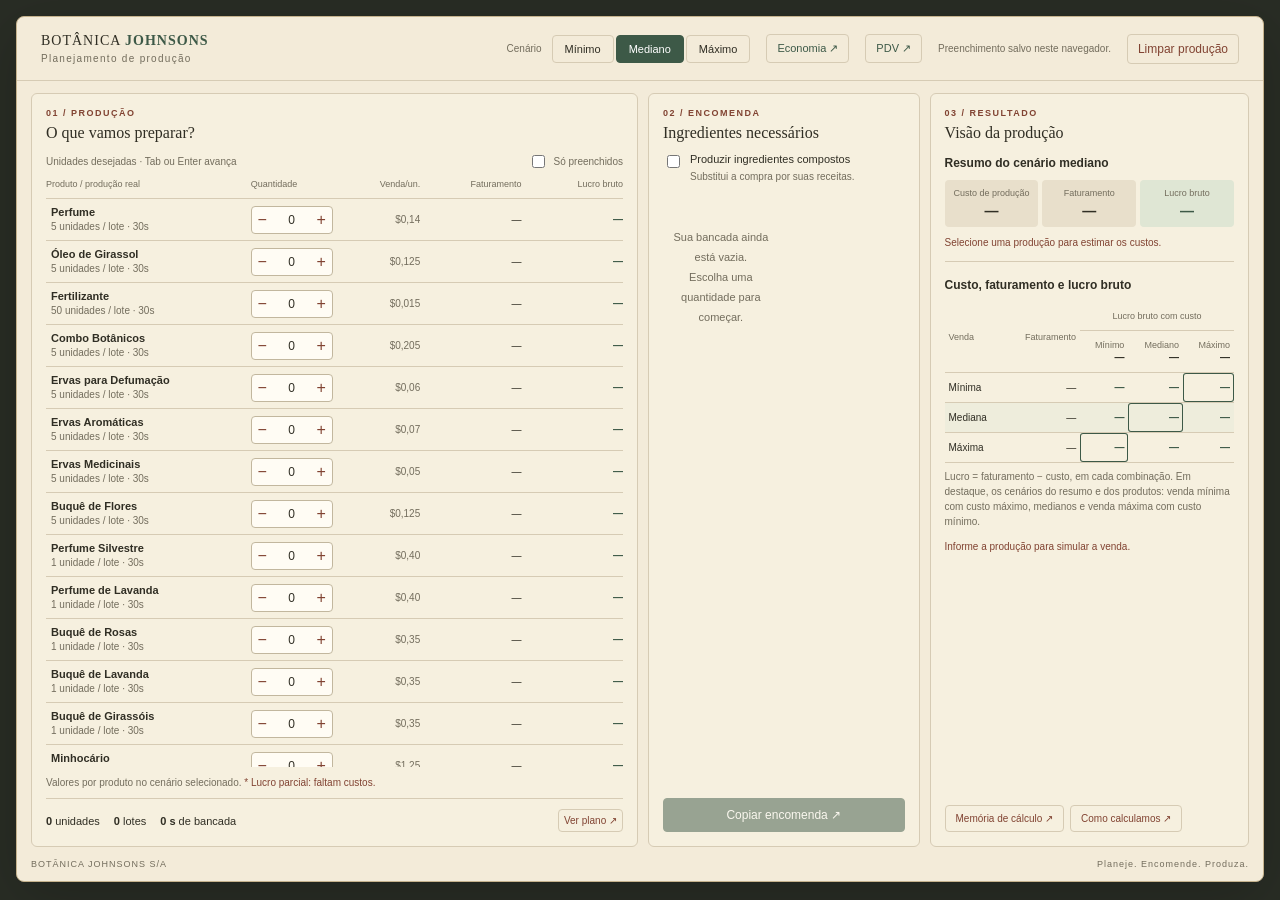
==== commit 5f959538: "Adiciona um PDV experimental para vendas rápidas /pdv/ mostra os produtos em blocos por seção, com a" ====
--- a/index.html
+++ b/index.html
@@ -2,7 +2,7 @@
 <html lang="pt-BR">
 <head><meta charset="utf-8"><meta name="viewport" content="width=device-width,initial-scale=1"><title>Botânica Johnsons · Planejamento</title><link rel="stylesheet" href="style.css"></head>
 <body>
-<header><a class="brand" href="./">BOTÂNICA <strong>JOHNSONS</strong><span>Planejamento de produção</span></a><fieldset class="scenario"><legend>Cenário</legend><label><input type="radio" name="scenario" value="min"><span>Mínimo</span></label><label><input type="radio" name="scenario" value="median" checked><span>Mediano</span></label><label><input type="radio" name="scenario" value="max"><span>Máximo</span></label></fieldset><div class="header-actions"><a class="page-link" href="economia/">Economia ↗</a><span id="save-status"></span><button id="clear" class="text-button">Limpar produção</button></div></header>
+<header><a class="brand" href="./">BOTÂNICA <strong>JOHNSONS</strong><span>Planejamento de produção</span></a><fieldset class="scenario"><legend>Cenário</legend><label><input type="radio" name="scenario" value="min"><span>Mínimo</span></label><label><input type="radio" name="scenario" value="median" checked><span>Mediano</span></label><label><input type="radio" name="scenario" value="max"><span>Máximo</span></label></fieldset><div class="header-actions"><a class="page-link" href="economia/">Economia ↗</a><a class="page-link" href="pdv/">PDV ↗</a><span id="save-status"></span><button id="clear" class="text-button" aria-label="Limpar produção">Limpar<span class="wide-only"> produção</span></button></div></header>
 <main>
 <h1 class="visually-hidden">Planejamento de produção: da produção ao resultado</h1>
 <nav class="mobile-nav" aria-label="Painéis"><button type="button" data-panel="recipes" aria-pressed="true">Produção</button><button type="button" data-panel="shopping" aria-pressed="false">Encomenda</button><button type="button" data-panel="finance" aria-pressed="false">Resultado</button></nav>
--- a/style.css
+++ b/style.css
@@ -744,3 +744,9 @@
 .product {
   min-height:44px}
 }
+@media(max-width:600px) {
+.wide-only {
+  display:none}
+.header-actions .page-link,.header-actions .text-button {
+  padding:5px 7px}
+}
